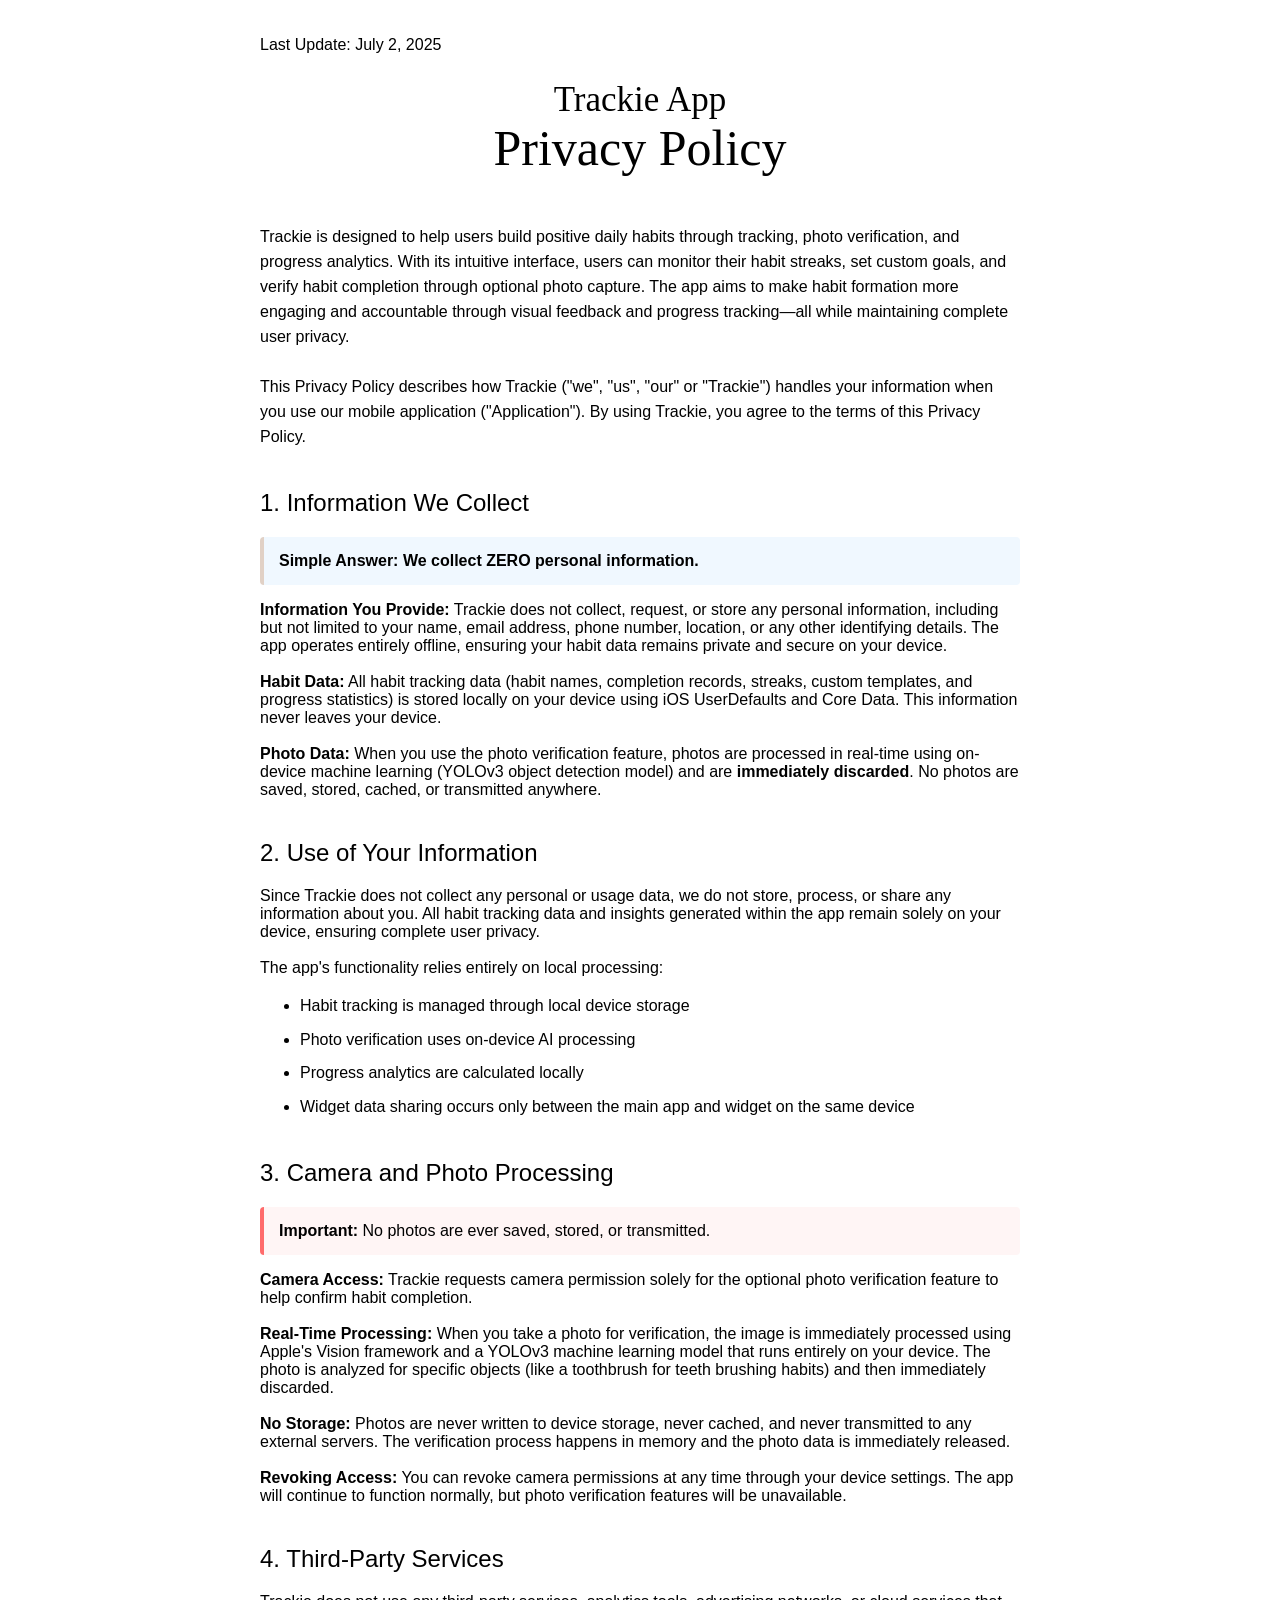
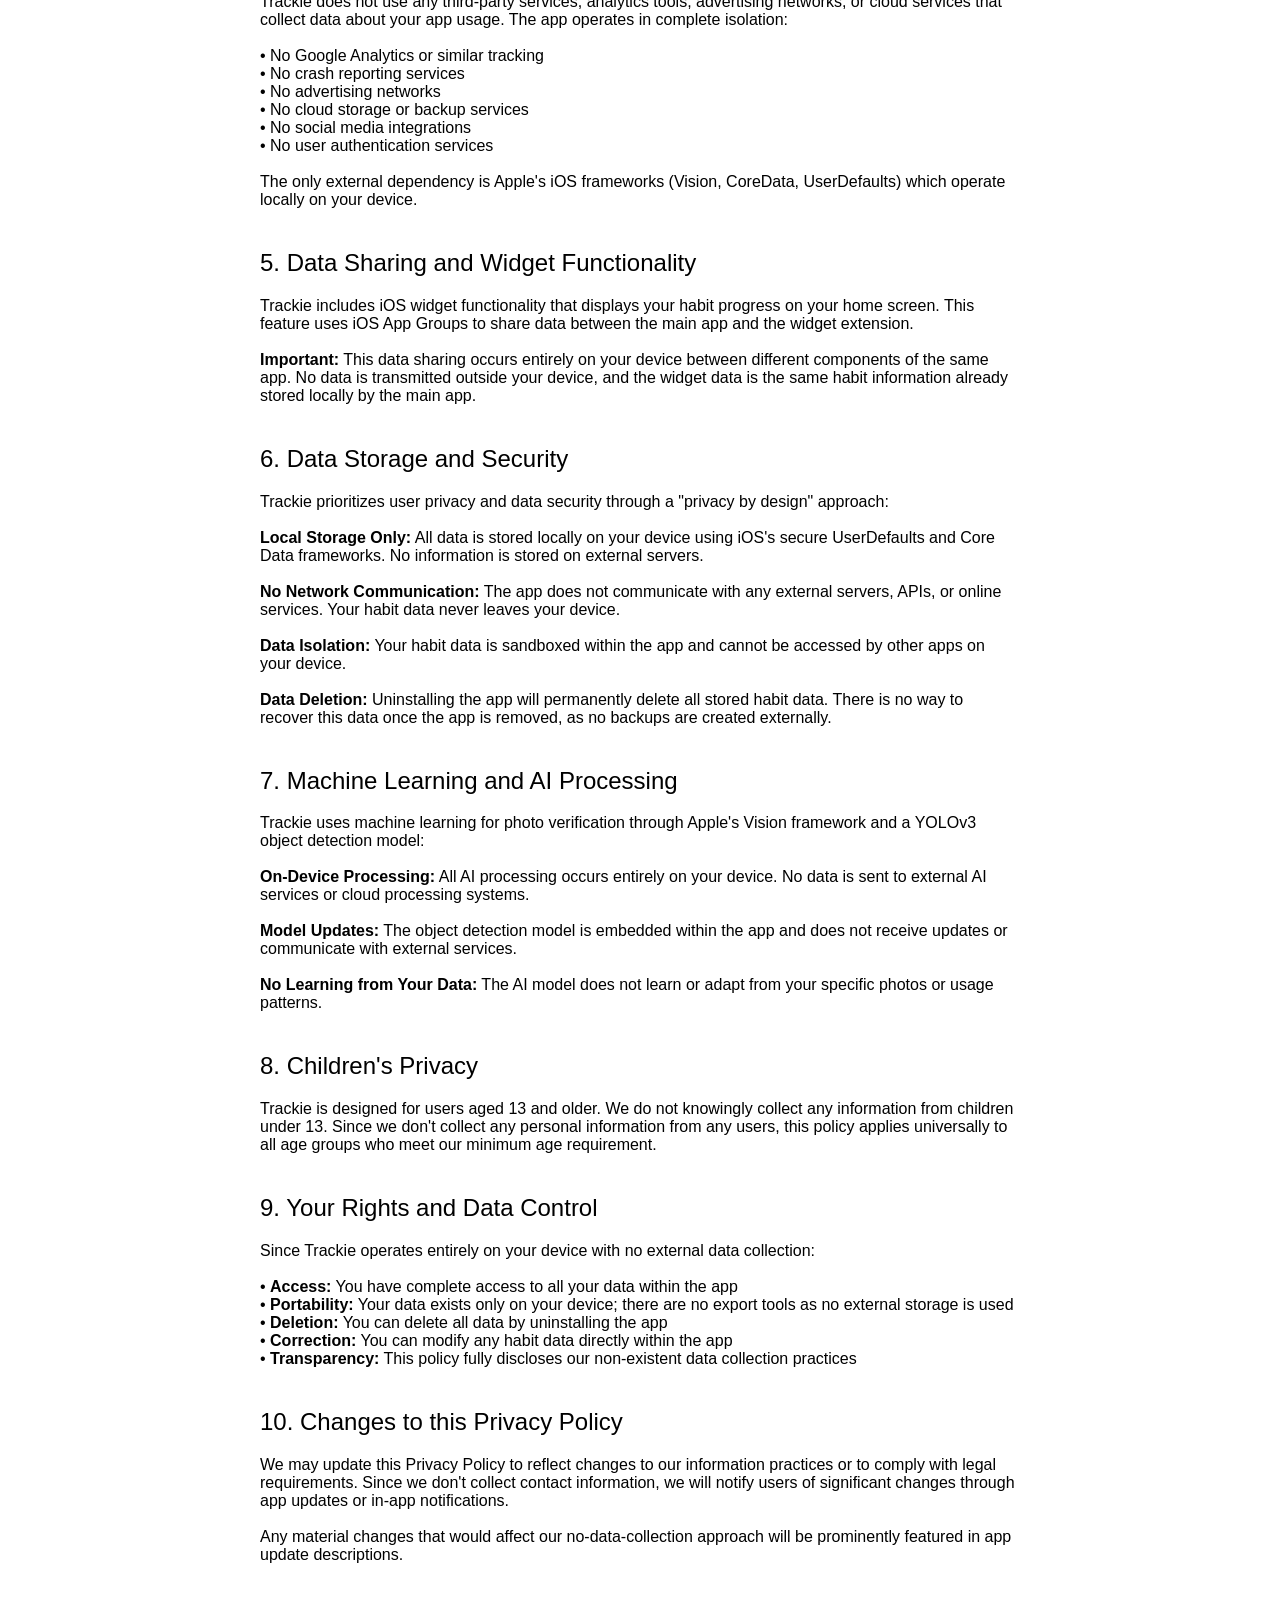
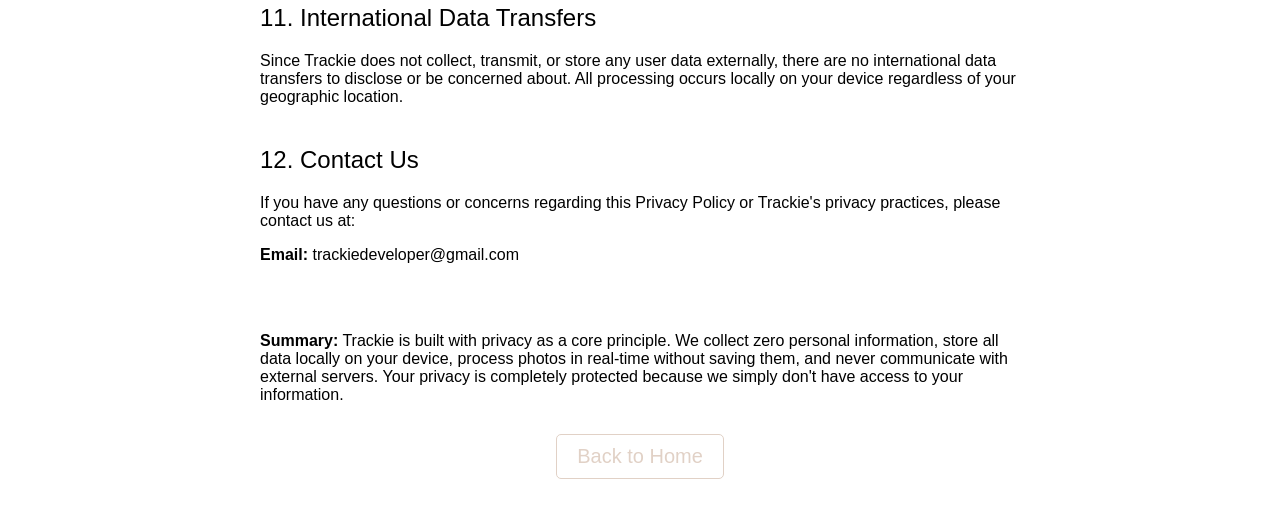
==== privacy-policy.html @ 26a89534 "Add files via upload" ====
<!DOCTYPE html>
<html lang="en">
<head>
    <meta charset="UTF-8">
    <meta name="viewport" content="width=device-width, initial-scale=1.0">
    <title>Privacy Policy - Trackie</title>
    <style>
            body { 
            background-color: #ffffff;
            margin: 0;
            padding: 0;
            display: flex;
            flex-direction: column;
            align-items: center;
            justify-content: center;
            min-height: 120vh;
        }

        .container{
            font-family: sans-serif;
            text-align: start;
            font-weight: 100;
            max-width: 800px;
            width: 90%;
            padding: 20px; 
            box-sizing: border-box;
        }
        
        .container h2{
            font-weight: 300;
            padding-top: 20px;
        }
        
        .title1, .title2{
            font-family:'Times New Roman', Times, serif;
            text-align: center;
            font-weight: 100;
            font-size: 35px;
            line-height: 45px;
        }
        
        .title2{
            font-size: 50px;
            margin-top: -20px;
            padding-bottom: 20px;
        }
        
        .about{
            font-family: sans-serif;
            line-height: 25px;
        }
        
        .homebtn{
            display: block;
            width: fit-content; 
            margin: 30px auto; 
            padding: 10px 20px;
            font-size: 20px;
            text-decoration: none;
            font-weight: 300;
            color: #e1d1c6;
            background-color: #ffffff;
            border-radius: 5px;
            text-align: center;
            border: 1px solid #e1d1c6;
        }

        .homebtn:hover{
            color: black;
            border-color: black;
        }

        .highlight {
            background-color: #f0f8ff;
            padding: 15px;
            border-left: 4px solid #e1d1c6;
            margin: 15px 0;
            border-radius: 4px;
        }

        .warning {
            background-color: #fff5f5;
            padding: 15px;
            border-left: 4px solid #ff6b6b;
            margin: 15px 0;
            border-radius: 4px;
        }

        ul, ol {
            line-height: 1.6;
        }

        li {
            margin-bottom: 8px;
        }

        strong {
            font-weight: 600;
        }
    </style>
</head>
<body>
    <div class="container">
        <p>Last Update: July 2, 2025</p>
        <h1 class="title1">Trackie App</h1>
        <h1 class="title2">Privacy Policy</h1>

        <p class="about">Trackie is designed to help users build positive daily habits through tracking, photo verification, and progress analytics. With its intuitive interface, users can monitor their habit streaks, set custom goals, and verify habit completion through optional photo capture. The app aims to make habit formation more engaging and accountable through visual feedback and progress tracking—all while maintaining complete user privacy. <br><br>
        
        This Privacy Policy describes how Trackie ("we", "us", "our" or "Trackie") handles your information when you use our mobile application ("Application"). By using Trackie, you agree to the terms of this Privacy Policy.</p>
        
        <h2>1. Information We Collect</h2>
        <div class="highlight">
            <strong>Simple Answer: We collect ZERO personal information.</strong>
        </div>
        <p><strong>Information You Provide:</strong> Trackie does not collect, request, or store any personal information, including but not limited to your name, email address, phone number, location, or any other identifying details. The app operates entirely offline, ensuring your habit data remains private and secure on your device.<br><br>

        <strong>Habit Data:</strong> All habit tracking data (habit names, completion records, streaks, custom templates, and progress statistics) is stored locally on your device using iOS UserDefaults and Core Data. This information never leaves your device.<br><br>

        <strong>Photo Data:</strong> When you use the photo verification feature, photos are processed in real-time using on-device machine learning (YOLOv3 object detection model) and are <strong>immediately discarded</strong>. No photos are saved, stored, cached, or transmitted anywhere.</p>

        <h2>2. Use of Your Information</h2>
        <p>Since Trackie does not collect any personal or usage data, we do not store, process, or share any information about you. All habit tracking data and insights generated within the app remain solely on your device, ensuring complete user privacy.<br><br>

        The app's functionality relies entirely on local processing:
        </p>
        <ul>
            <li>Habit tracking is managed through local device storage</li>
            <li>Photo verification uses on-device AI processing</li>
            <li>Progress analytics are calculated locally</li>
            <li>Widget data sharing occurs only between the main app and widget on the same device</li>
        </ul>

        <h2>3. Camera and Photo Processing</h2>
        <div class="warning">
            <strong>Important:</strong> No photos are ever saved, stored, or transmitted.
        </div>
        <p><strong>Camera Access:</strong> Trackie requests camera permission solely for the optional photo verification feature to help confirm habit completion.<br><br>

        <strong>Real-Time Processing:</strong> When you take a photo for verification, the image is immediately processed using Apple's Vision framework and a YOLOv3 machine learning model that runs entirely on your device. The photo is analyzed for specific objects (like a toothbrush for teeth brushing habits) and then immediately discarded.<br><br>

        <strong>No Storage:</strong> Photos are never written to device storage, never cached, and never transmitted to any external servers. The verification process happens in memory and the photo data is immediately released.<br><br>

        <strong>Revoking Access:</strong> You can revoke camera permissions at any time through your device settings. The app will continue to function normally, but photo verification features will be unavailable.</p>

        <h2>4. Third-Party Services</h2>
        <p>Trackie does not use any third-party services, analytics tools, advertising networks, or cloud services that collect data about your app usage. The app operates in complete isolation:<br><br>

        • No Google Analytics or similar tracking<br>
        • No crash reporting services<br>
        • No advertising networks<br>
        • No cloud storage or backup services<br>
        • No social media integrations<br>
        • No user authentication services<br><br>

        The only external dependency is Apple's iOS frameworks (Vision, CoreData, UserDefaults) which operate locally on your device.</p>

        <h2>5. Data Sharing and Widget Functionality</h2>
        <p>Trackie includes iOS widget functionality that displays your habit progress on your home screen. This feature uses iOS App Groups to share data between the main app and the widget extension.<br><br>

        <strong>Important:</strong> This data sharing occurs entirely on your device between different components of the same app. No data is transmitted outside your device, and the widget data is the same habit information already stored locally by the main app.</p>

        <h2>6. Data Storage and Security</h2>
        <p>Trackie prioritizes user privacy and data security through a "privacy by design" approach:<br><br>

        <strong>Local Storage Only:</strong> All data is stored locally on your device using iOS's secure UserDefaults and Core Data frameworks. No information is stored on external servers.<br><br>

        <strong>No Network Communication:</strong> The app does not communicate with any external servers, APIs, or online services. Your habit data never leaves your device.<br><br>

        <strong>Data Isolation:</strong> Your habit data is sandboxed within the app and cannot be accessed by other apps on your device.<br><br>

        <strong>Data Deletion:</strong> Uninstalling the app will permanently delete all stored habit data. There is no way to recover this data once the app is removed, as no backups are created externally.</p>

        <h2>7. Machine Learning and AI Processing</h2>
        <p>Trackie uses machine learning for photo verification through Apple's Vision framework and a YOLOv3 object detection model:<br><br>

        <strong>On-Device Processing:</strong> All AI processing occurs entirely on your device. No data is sent to external AI services or cloud processing systems.<br><br>

        <strong>Model Updates:</strong> The object detection model is embedded within the app and does not receive updates or communicate with external services.<br><br>

        <strong>No Learning from Your Data:</strong> The AI model does not learn or adapt from your specific photos or usage patterns.</p>

        <h2>8. Children's Privacy</h2>
        <p>Trackie is designed for users aged 13 and older. We do not knowingly collect any information from children under 13. Since we don't collect any personal information from any users, this policy applies universally to all age groups who meet our minimum age requirement.</p>

        <h2>9. Your Rights and Data Control</h2>
        <p>Since Trackie operates entirely on your device with no external data collection:<br><br>

        • <strong>Access:</strong> You have complete access to all your data within the app<br>
        • <strong>Portability:</strong> Your data exists only on your device; there are no export tools as no external storage is used<br>
        • <strong>Deletion:</strong> You can delete all data by uninstalling the app<br>
        • <strong>Correction:</strong> You can modify any habit data directly within the app<br>
        • <strong>Transparency:</strong> This policy fully discloses our non-existent data collection practices</p>

        <h2>10. Changes to this Privacy Policy</h2>
        <p>We may update this Privacy Policy to reflect changes to our information practices or to comply with legal requirements. Since we don't collect contact information, we will notify users of significant changes through app updates or in-app notifications.<br><br>

        Any material changes that would affect our no-data-collection approach will be prominently featured in app update descriptions.</p>

        <h2>11. International Data Transfers</h2>
        <p>Since Trackie does not collect, transmit, or store any user data externally, there are no international data transfers to disclose or be concerned about. All processing occurs locally on your device regardless of your geographic location.</p>

        <h2>12. Contact Us</h2>
        <p>If you have any questions or concerns regarding this Privacy Policy or Trackie's privacy practices, please contact us at:</p>
        <p><strong>Email:</strong> trackiedeveloper@gmail.com</p>
        
        <br><br>
        <p><strong>Summary:</strong> Trackie is built with privacy as a core principle. We collect zero personal information, store all data locally on your device, process photos in real-time without saving them, and never communicate with external servers. Your privacy is completely protected because we simply don't have access to your information.</p>

        <a href="index.html" class="homebtn">Back to Home</a>
        
    </div>
</body>
</html>
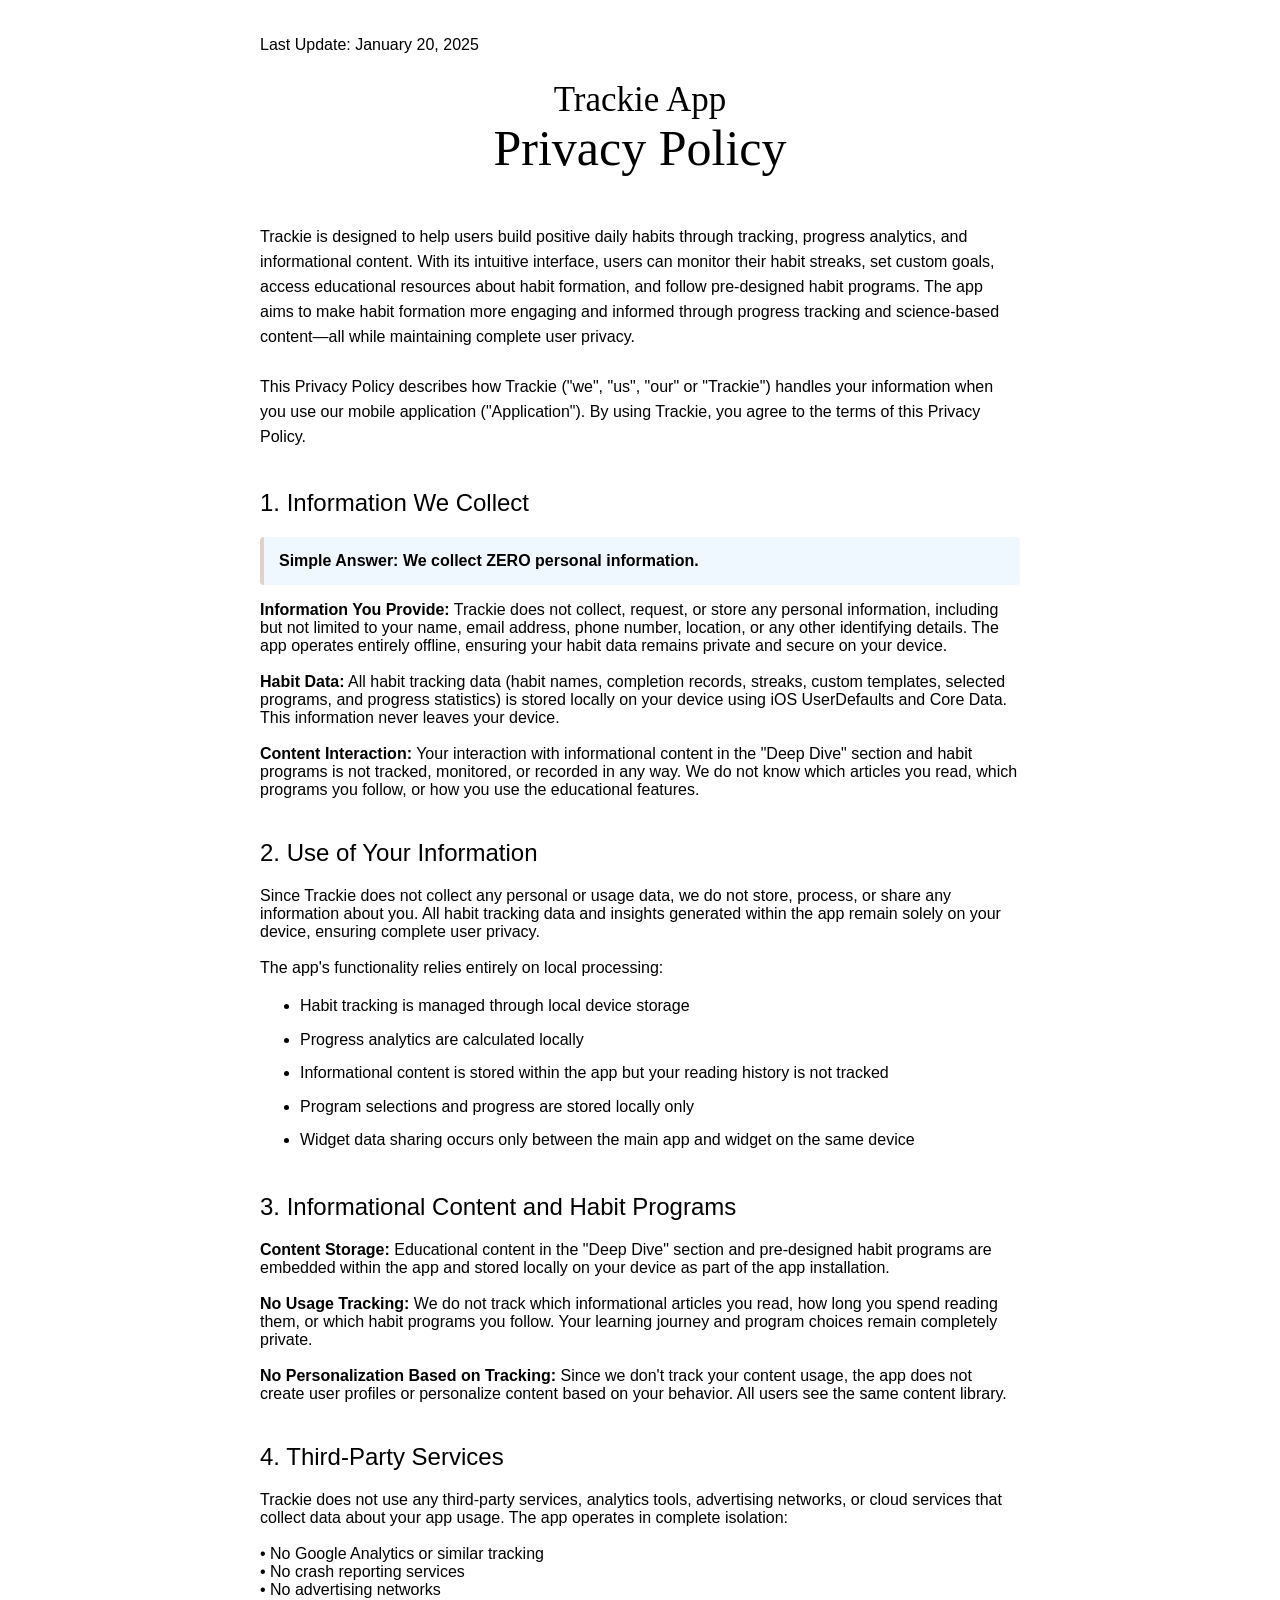
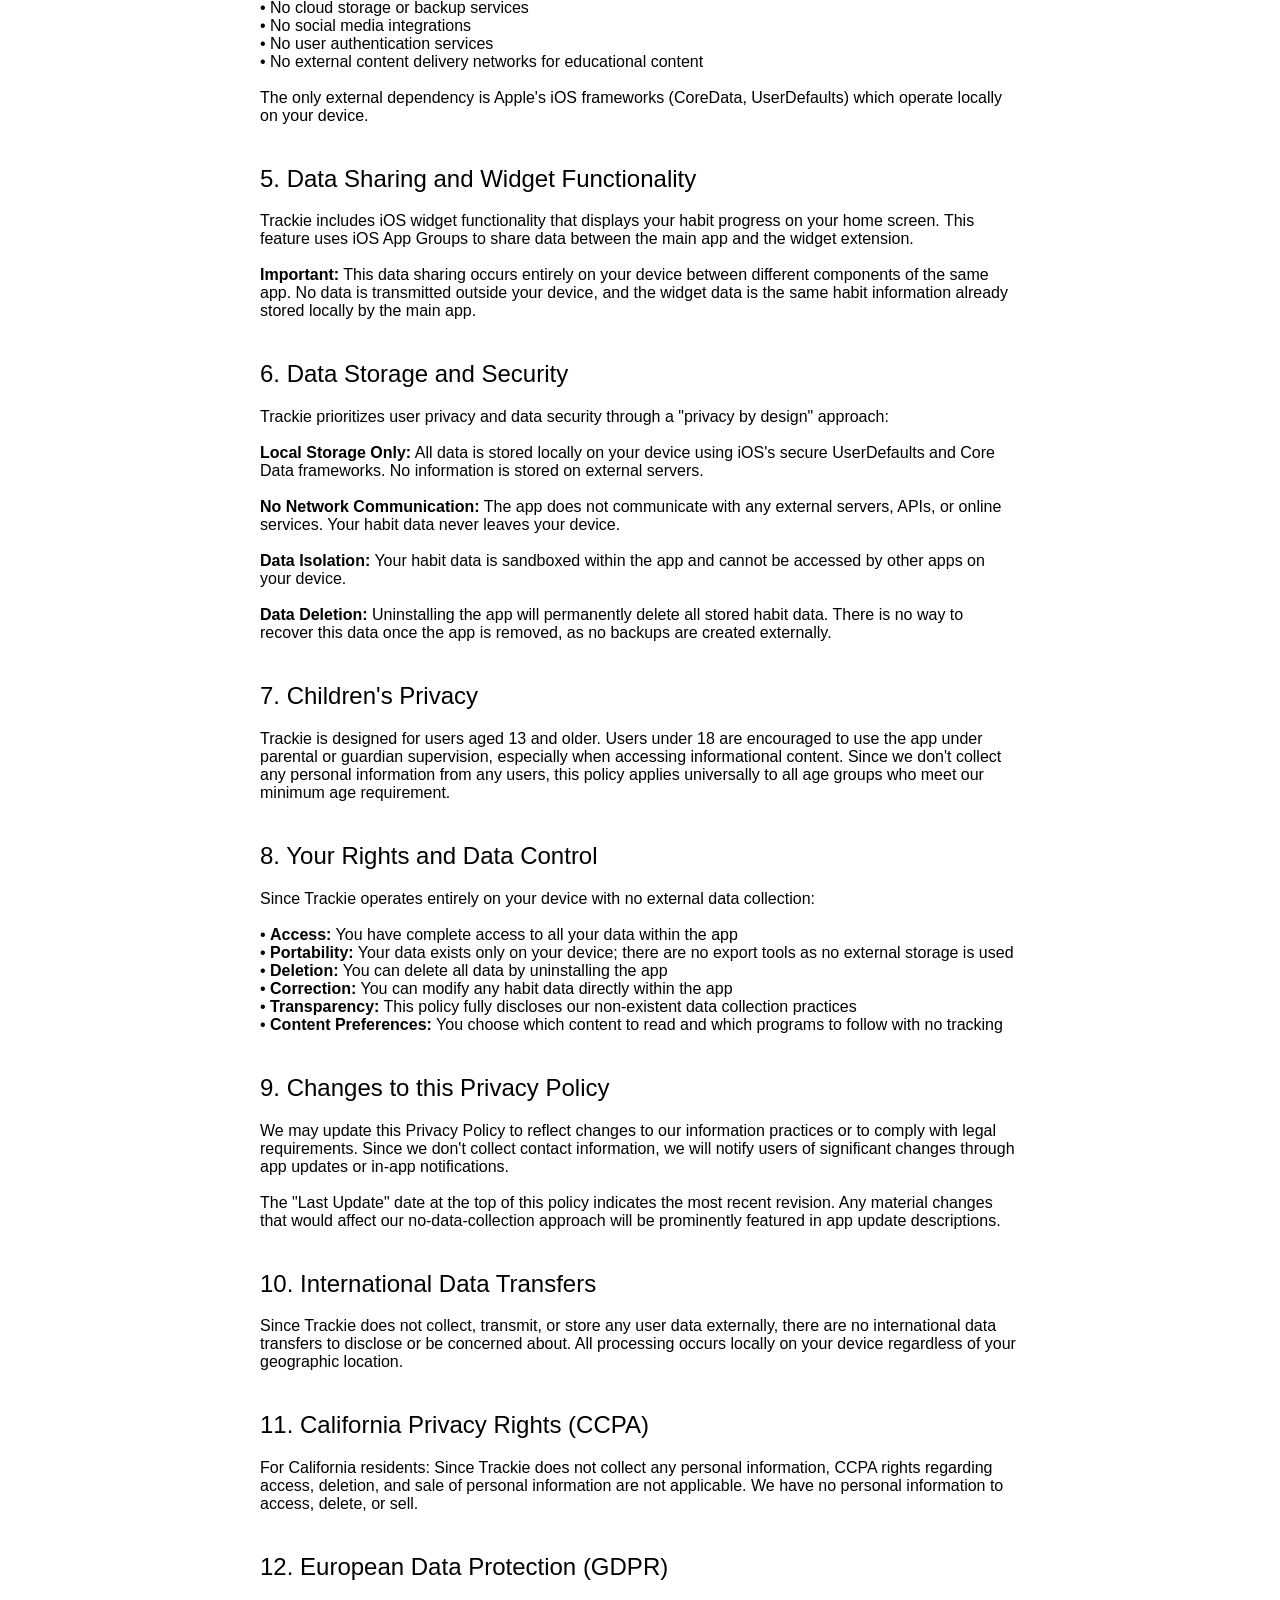
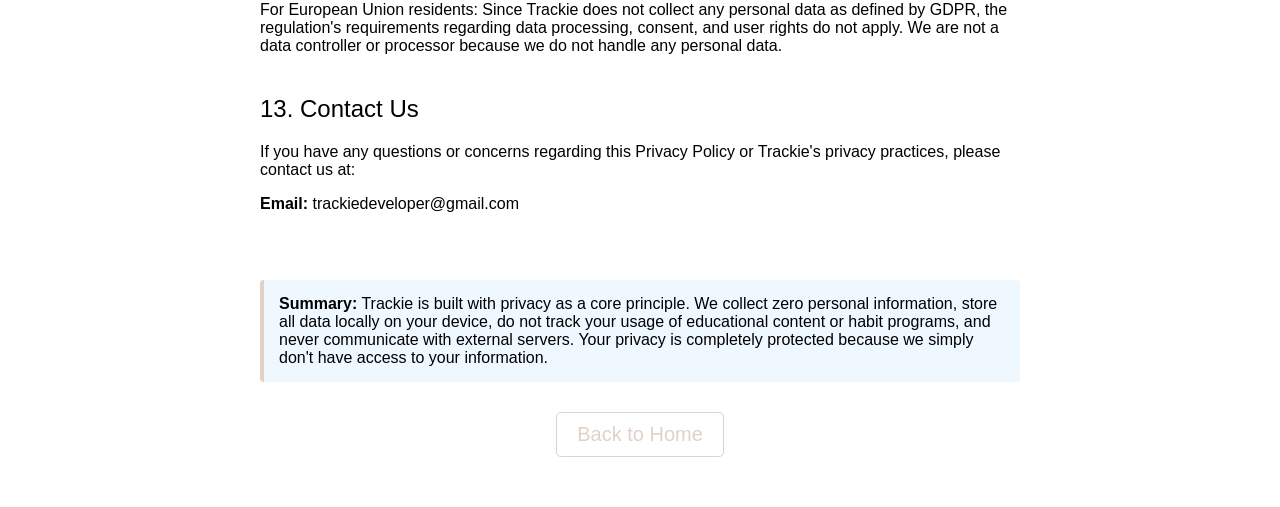
==== commit 0b5011ca: "Update privacy-policy.html" ====
--- a/privacy-policy.html
+++ b/privacy-policy.html
@@ -5,7 +5,7 @@
     <meta name="viewport" content="width=device-width, initial-scale=1.0">
     <title>Privacy Policy - Trackie</title>
     <style>
-            body { 
+        body { 
             background-color: #ffffff;
             margin: 0;
             padding: 0;
@@ -101,11 +101,11 @@
 </head>
 <body>
     <div class="container">
-        <p>Last Update: July 2, 2025</p>
+        <p>Last Update: January 20, 2025</p>
         <h1 class="title1">Trackie App</h1>
         <h1 class="title2">Privacy Policy</h1>
 
-        <p class="about">Trackie is designed to help users build positive daily habits through tracking, photo verification, and progress analytics. With its intuitive interface, users can monitor their habit streaks, set custom goals, and verify habit completion through optional photo capture. The app aims to make habit formation more engaging and accountable through visual feedback and progress tracking—all while maintaining complete user privacy. <br><br>
+        <p class="about">Trackie is designed to help users build positive daily habits through tracking, progress analytics, and informational content. With its intuitive interface, users can monitor their habit streaks, set custom goals, access educational resources about habit formation, and follow pre-designed habit programs. The app aims to make habit formation more engaging and informed through progress tracking and science-based content—all while maintaining complete user privacy. <br><br>
         
         This Privacy Policy describes how Trackie ("we", "us", "our" or "Trackie") handles your information when you use our mobile application ("Application"). By using Trackie, you agree to the terms of this Privacy Policy.</p>
         
@@ -115,9 +115,9 @@
         </div>
         <p><strong>Information You Provide:</strong> Trackie does not collect, request, or store any personal information, including but not limited to your name, email address, phone number, location, or any other identifying details. The app operates entirely offline, ensuring your habit data remains private and secure on your device.<br><br>
 
-        <strong>Habit Data:</strong> All habit tracking data (habit names, completion records, streaks, custom templates, and progress statistics) is stored locally on your device using iOS UserDefaults and Core Data. This information never leaves your device.<br><br>
-
-        <strong>Photo Data:</strong> When you use the photo verification feature, photos are processed in real-time using on-device machine learning (YOLOv3 object detection model) and are <strong>immediately discarded</strong>. No photos are saved, stored, cached, or transmitted anywhere.</p>
+        <strong>Habit Data:</strong> All habit tracking data (habit names, completion records, streaks, custom templates, selected programs, and progress statistics) is stored locally on your device using iOS UserDefaults and Core Data. This information never leaves your device.<br><br>
+
+        <strong>Content Interaction:</strong> Your interaction with informational content in the "Deep Dive" section and habit programs is not tracked, monitored, or recorded in any way. We do not know which articles you read, which programs you follow, or how you use the educational features.</p>
 
         <h2>2. Use of Your Information</h2>
         <p>Since Trackie does not collect any personal or usage data, we do not store, process, or share any information about you. All habit tracking data and insights generated within the app remain solely on your device, ensuring complete user privacy.<br><br>
@@ -126,22 +126,18 @@
         </p>
         <ul>
             <li>Habit tracking is managed through local device storage</li>
-            <li>Photo verification uses on-device AI processing</li>
             <li>Progress analytics are calculated locally</li>
+            <li>Informational content is stored within the app but your reading history is not tracked</li>
+            <li>Program selections and progress are stored locally only</li>
             <li>Widget data sharing occurs only between the main app and widget on the same device</li>
         </ul>
 
-        <h2>3. Camera and Photo Processing</h2>
-        <div class="warning">
-            <strong>Important:</strong> No photos are ever saved, stored, or transmitted.
-        </div>
-        <p><strong>Camera Access:</strong> Trackie requests camera permission solely for the optional photo verification feature to help confirm habit completion.<br><br>
-
-        <strong>Real-Time Processing:</strong> When you take a photo for verification, the image is immediately processed using Apple's Vision framework and a YOLOv3 machine learning model that runs entirely on your device. The photo is analyzed for specific objects (like a toothbrush for teeth brushing habits) and then immediately discarded.<br><br>
-
-        <strong>No Storage:</strong> Photos are never written to device storage, never cached, and never transmitted to any external servers. The verification process happens in memory and the photo data is immediately released.<br><br>
-
-        <strong>Revoking Access:</strong> You can revoke camera permissions at any time through your device settings. The app will continue to function normally, but photo verification features will be unavailable.</p>
+        <h2>3. Informational Content and Habit Programs</h2>
+        <p><strong>Content Storage:</strong> Educational content in the "Deep Dive" section and pre-designed habit programs are embedded within the app and stored locally on your device as part of the app installation.<br><br>
+
+        <strong>No Usage Tracking:</strong> We do not track which informational articles you read, how long you spend reading them, or which habit programs you follow. Your learning journey and program choices remain completely private.<br><br>
+
+        <strong>No Personalization Based on Tracking:</strong> Since we don't track your content usage, the app does not create user profiles or personalize content based on your behavior. All users see the same content library.</p>
 
         <h2>4. Third-Party Services</h2>
         <p>Trackie does not use any third-party services, analytics tools, advertising networks, or cloud services that collect data about your app usage. The app operates in complete isolation:<br><br>
@@ -151,9 +147,10 @@
         • No advertising networks<br>
         • No cloud storage or backup services<br>
         • No social media integrations<br>
-        • No user authentication services<br><br>
-
-        The only external dependency is Apple's iOS frameworks (Vision, CoreData, UserDefaults) which operate locally on your device.</p>
+        • No user authentication services<br>
+        • No external content delivery networks for educational content<br><br>
+
+        The only external dependency is Apple's iOS frameworks (CoreData, UserDefaults) which operate locally on your device.</p>
 
         <h2>5. Data Sharing and Widget Functionality</h2>
         <p>Trackie includes iOS widget functionality that displays your habit progress on your home screen. This feature uses iOS App Groups to share data between the main app and the widget extension.<br><br>
@@ -171,44 +168,44 @@
 
         <strong>Data Deletion:</strong> Uninstalling the app will permanently delete all stored habit data. There is no way to recover this data once the app is removed, as no backups are created externally.</p>
 
-        <h2>7. Machine Learning and AI Processing</h2>
-        <p>Trackie uses machine learning for photo verification through Apple's Vision framework and a YOLOv3 object detection model:<br><br>
-
-        <strong>On-Device Processing:</strong> All AI processing occurs entirely on your device. No data is sent to external AI services or cloud processing systems.<br><br>
-
-        <strong>Model Updates:</strong> The object detection model is embedded within the app and does not receive updates or communicate with external services.<br><br>
-
-        <strong>No Learning from Your Data:</strong> The AI model does not learn or adapt from your specific photos or usage patterns.</p>
-
-        <h2>8. Children's Privacy</h2>
-        <p>Trackie is designed for users aged 13 and older. We do not knowingly collect any information from children under 13. Since we don't collect any personal information from any users, this policy applies universally to all age groups who meet our minimum age requirement.</p>
-
-        <h2>9. Your Rights and Data Control</h2>
+        <h2>7. Children's Privacy</h2>
+        <p>Trackie is designed for users aged 13 and older. Users under 18 are encouraged to use the app under parental or guardian supervision, especially when accessing informational content. Since we don't collect any personal information from any users, this policy applies universally to all age groups who meet our minimum age requirement.</p>
+
+        <h2>8. Your Rights and Data Control</h2>
         <p>Since Trackie operates entirely on your device with no external data collection:<br><br>
 
         • <strong>Access:</strong> You have complete access to all your data within the app<br>
         • <strong>Portability:</strong> Your data exists only on your device; there are no export tools as no external storage is used<br>
         • <strong>Deletion:</strong> You can delete all data by uninstalling the app<br>
         • <strong>Correction:</strong> You can modify any habit data directly within the app<br>
-        • <strong>Transparency:</strong> This policy fully discloses our non-existent data collection practices</p>
-
-        <h2>10. Changes to this Privacy Policy</h2>
+        • <strong>Transparency:</strong> This policy fully discloses our non-existent data collection practices<br>
+        • <strong>Content Preferences:</strong> You choose which content to read and which programs to follow with no tracking</p>
+
+        <h2>9. Changes to this Privacy Policy</h2>
         <p>We may update this Privacy Policy to reflect changes to our information practices or to comply with legal requirements. Since we don't collect contact information, we will notify users of significant changes through app updates or in-app notifications.<br><br>
 
-        Any material changes that would affect our no-data-collection approach will be prominently featured in app update descriptions.</p>
-
-        <h2>11. International Data Transfers</h2>
+        The "Last Update" date at the top of this policy indicates the most recent revision. Any material changes that would affect our no-data-collection approach will be prominently featured in app update descriptions.</p>
+
+        <h2>10. International Data Transfers</h2>
         <p>Since Trackie does not collect, transmit, or store any user data externally, there are no international data transfers to disclose or be concerned about. All processing occurs locally on your device regardless of your geographic location.</p>
 
-        <h2>12. Contact Us</h2>
+        <h2>11. California Privacy Rights (CCPA)</h2>
+        <p>For California residents: Since Trackie does not collect any personal information, CCPA rights regarding access, deletion, and sale of personal information are not applicable. We have no personal information to access, delete, or sell.</p>
+
+        <h2>12. European Data Protection (GDPR)</h2>
+        <p>For European Union residents: Since Trackie does not collect any personal data as defined by GDPR, the regulation's requirements regarding data processing, consent, and user rights do not apply. We are not a data controller or processor because we do not handle any personal data.</p>
+
+        <h2>13. Contact Us</h2>
         <p>If you have any questions or concerns regarding this Privacy Policy or Trackie's privacy practices, please contact us at:</p>
         <p><strong>Email:</strong> trackiedeveloper@gmail.com</p>
         
         <br><br>
-        <p><strong>Summary:</strong> Trackie is built with privacy as a core principle. We collect zero personal information, store all data locally on your device, process photos in real-time without saving them, and never communicate with external servers. Your privacy is completely protected because we simply don't have access to your information.</p>
+        <div class="highlight">
+            <strong>Summary:</strong> Trackie is built with privacy as a core principle. We collect zero personal information, store all data locally on your device, do not track your usage of educational content or habit programs, and never communicate with external servers. Your privacy is completely protected because we simply don't have access to your information.
+        </div>
 
         <a href="index.html" class="homebtn">Back to Home</a>
         
     </div>
 </body>
-</html>+</html>
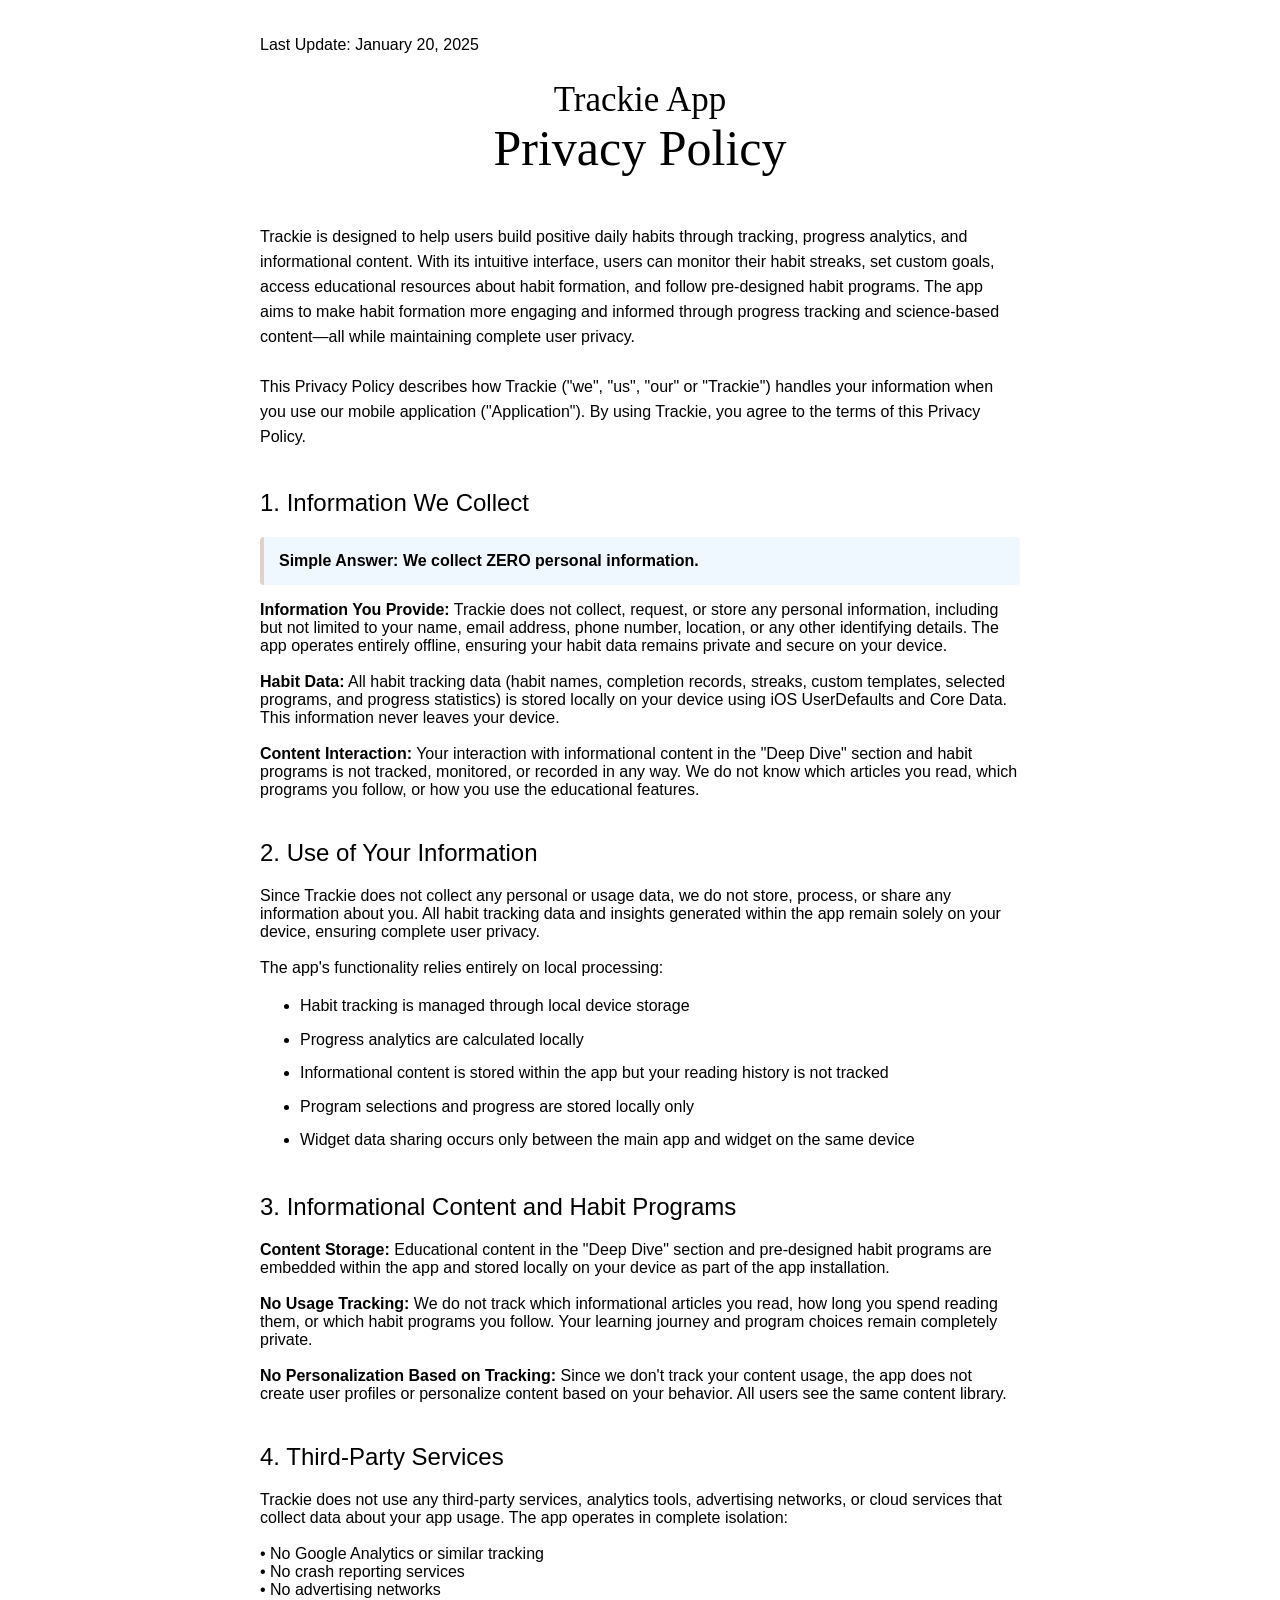
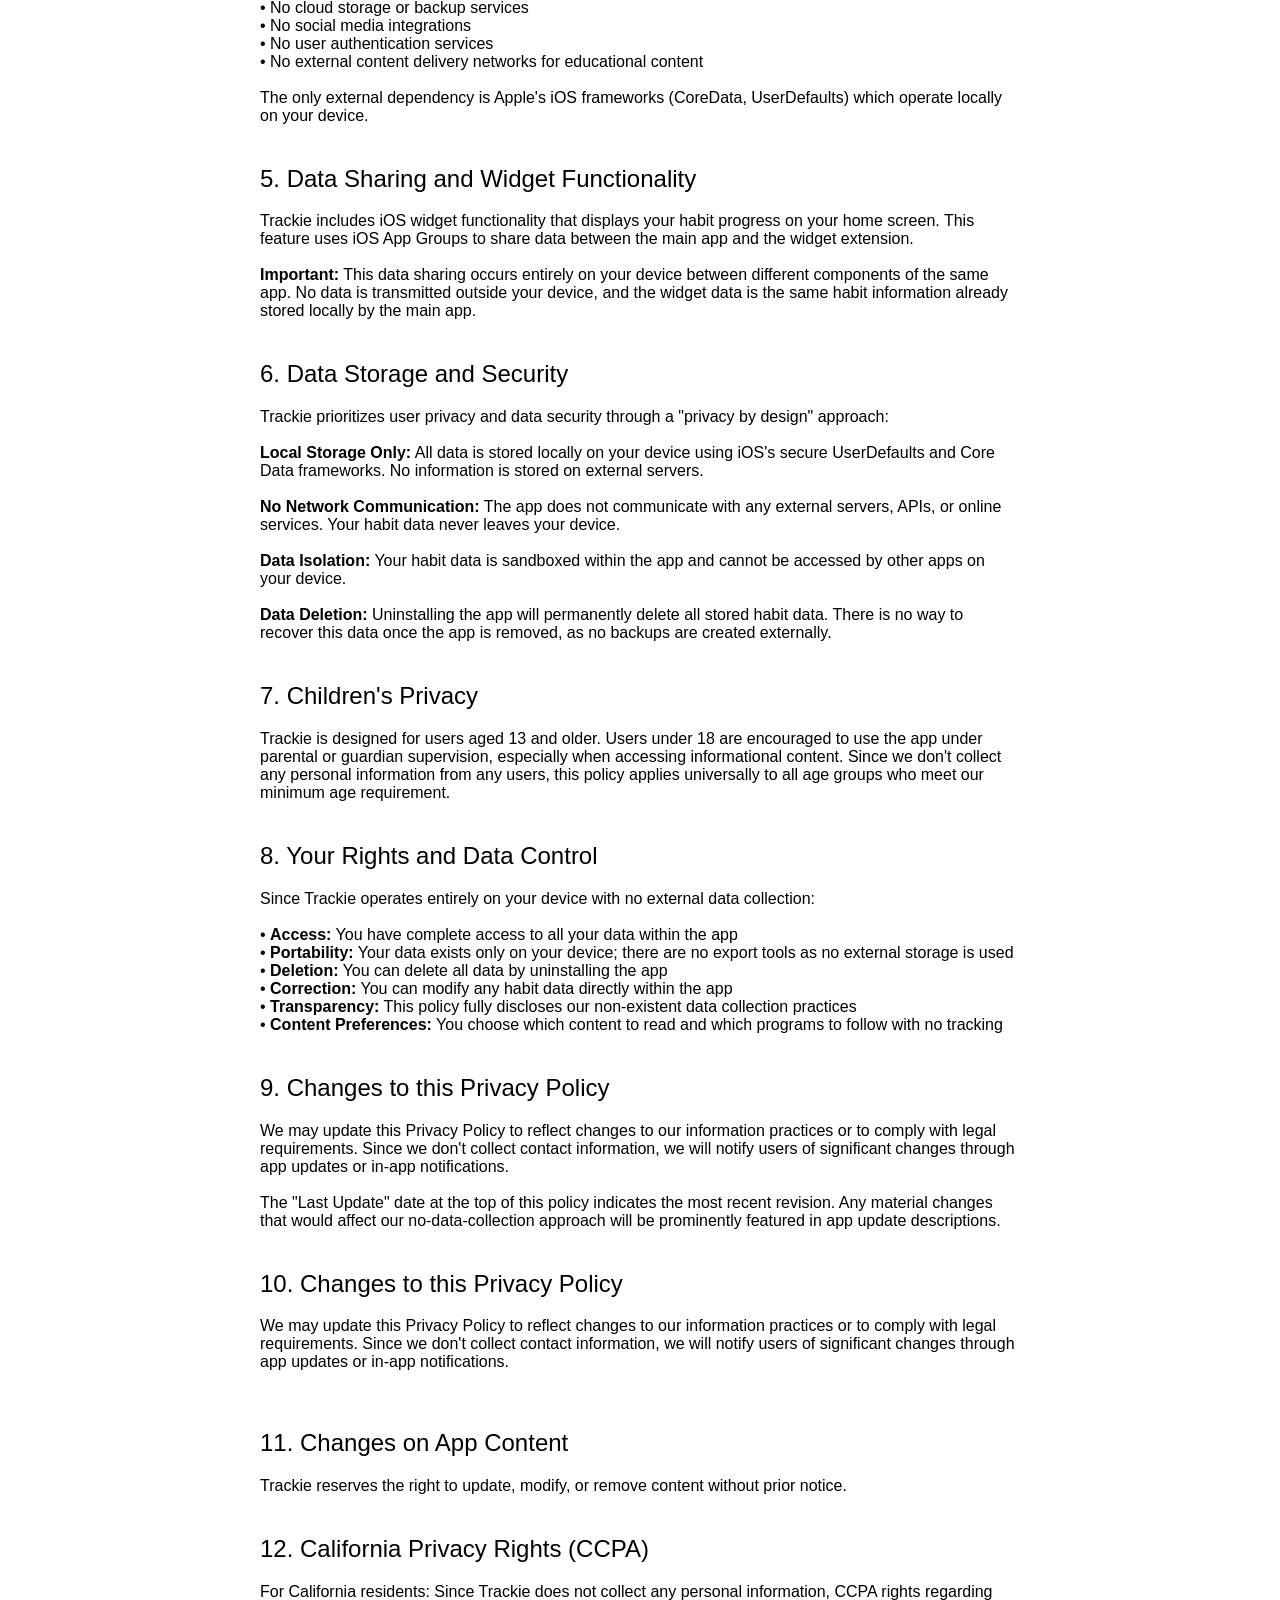
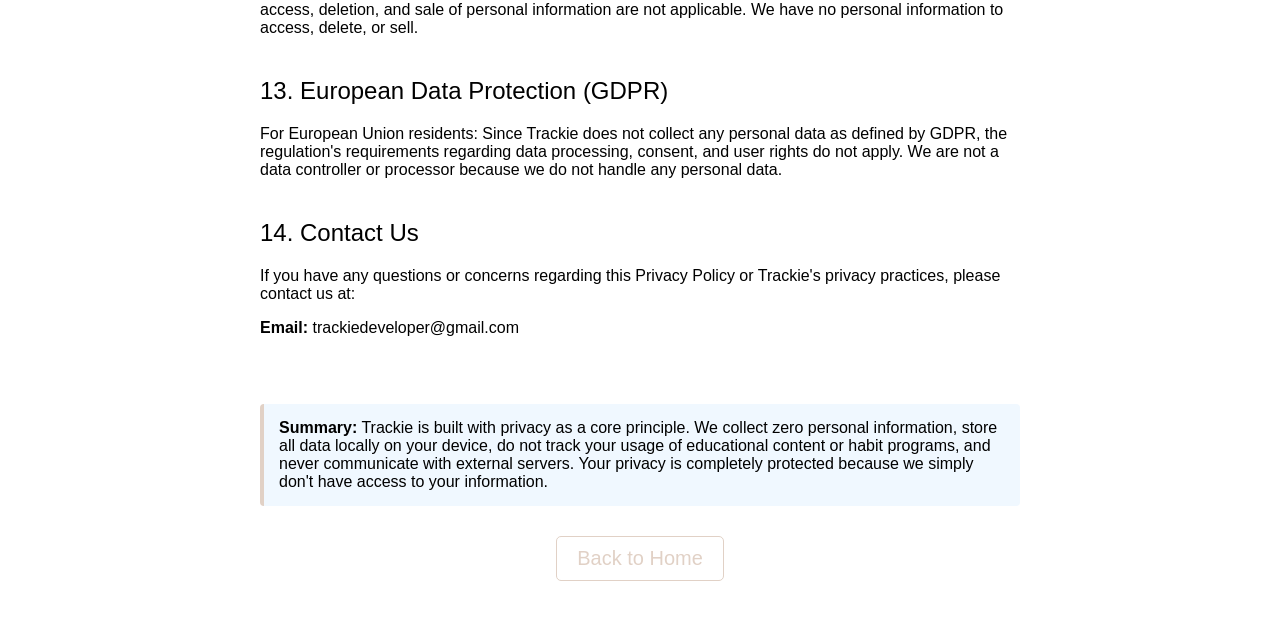
==== commit 3e50f045: "Update privacy-policy.html" ====
--- a/privacy-policy.html
+++ b/privacy-policy.html
@@ -183,19 +183,22 @@
 
         <h2>9. Changes to this Privacy Policy</h2>
         <p>We may update this Privacy Policy to reflect changes to our information practices or to comply with legal requirements. Since we don't collect contact information, we will notify users of significant changes through app updates or in-app notifications.<br><br>
-
+           
         The "Last Update" date at the top of this policy indicates the most recent revision. Any material changes that would affect our no-data-collection approach will be prominently featured in app update descriptions.</p>
 
-        <h2>10. International Data Transfers</h2>
-        <p>Since Trackie does not collect, transmit, or store any user data externally, there are no international data transfers to disclose or be concerned about. All processing occurs locally on your device regardless of your geographic location.</p>
-
-        <h2>11. California Privacy Rights (CCPA)</h2>
+        <h2>10. Changes to this Privacy Policy</h2>
+        <p>We may update this Privacy Policy to reflect changes to our information practices or to comply with legal requirements. Since we don't collect contact information, we will notify users of significant changes through app updates or in-app notifications.<br><br>
+         
+        <h2>11. Changes on App Content</h2>
+        <p>Trackie reserves the right to update, modify, or remove content without prior notice.</p>
+
+        <h2>12. California Privacy Rights (CCPA)</h2>
         <p>For California residents: Since Trackie does not collect any personal information, CCPA rights regarding access, deletion, and sale of personal information are not applicable. We have no personal information to access, delete, or sell.</p>
 
-        <h2>12. European Data Protection (GDPR)</h2>
+        <h2>13. European Data Protection (GDPR)</h2>
         <p>For European Union residents: Since Trackie does not collect any personal data as defined by GDPR, the regulation's requirements regarding data processing, consent, and user rights do not apply. We are not a data controller or processor because we do not handle any personal data.</p>
 
-        <h2>13. Contact Us</h2>
+        <h2>14. Contact Us</h2>
         <p>If you have any questions or concerns regarding this Privacy Policy or Trackie's privacy practices, please contact us at:</p>
         <p><strong>Email:</strong> trackiedeveloper@gmail.com</p>
         
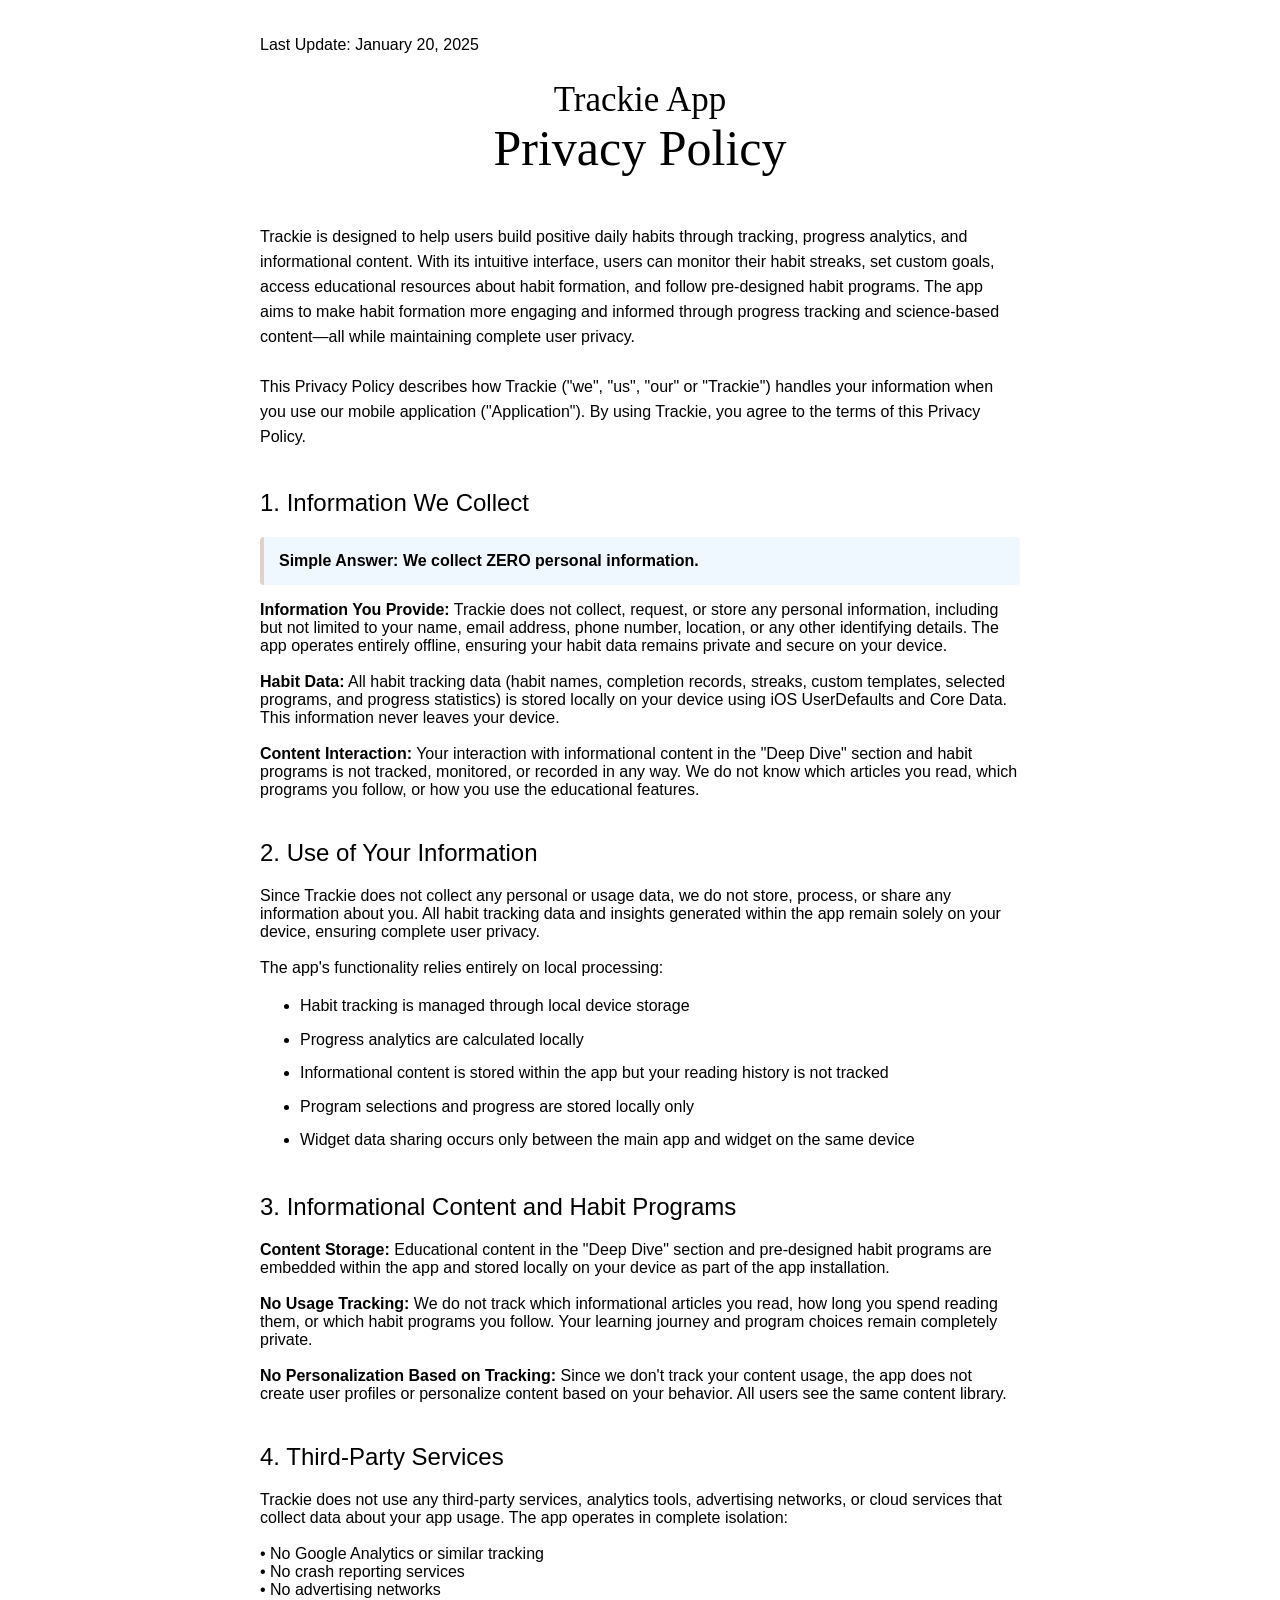
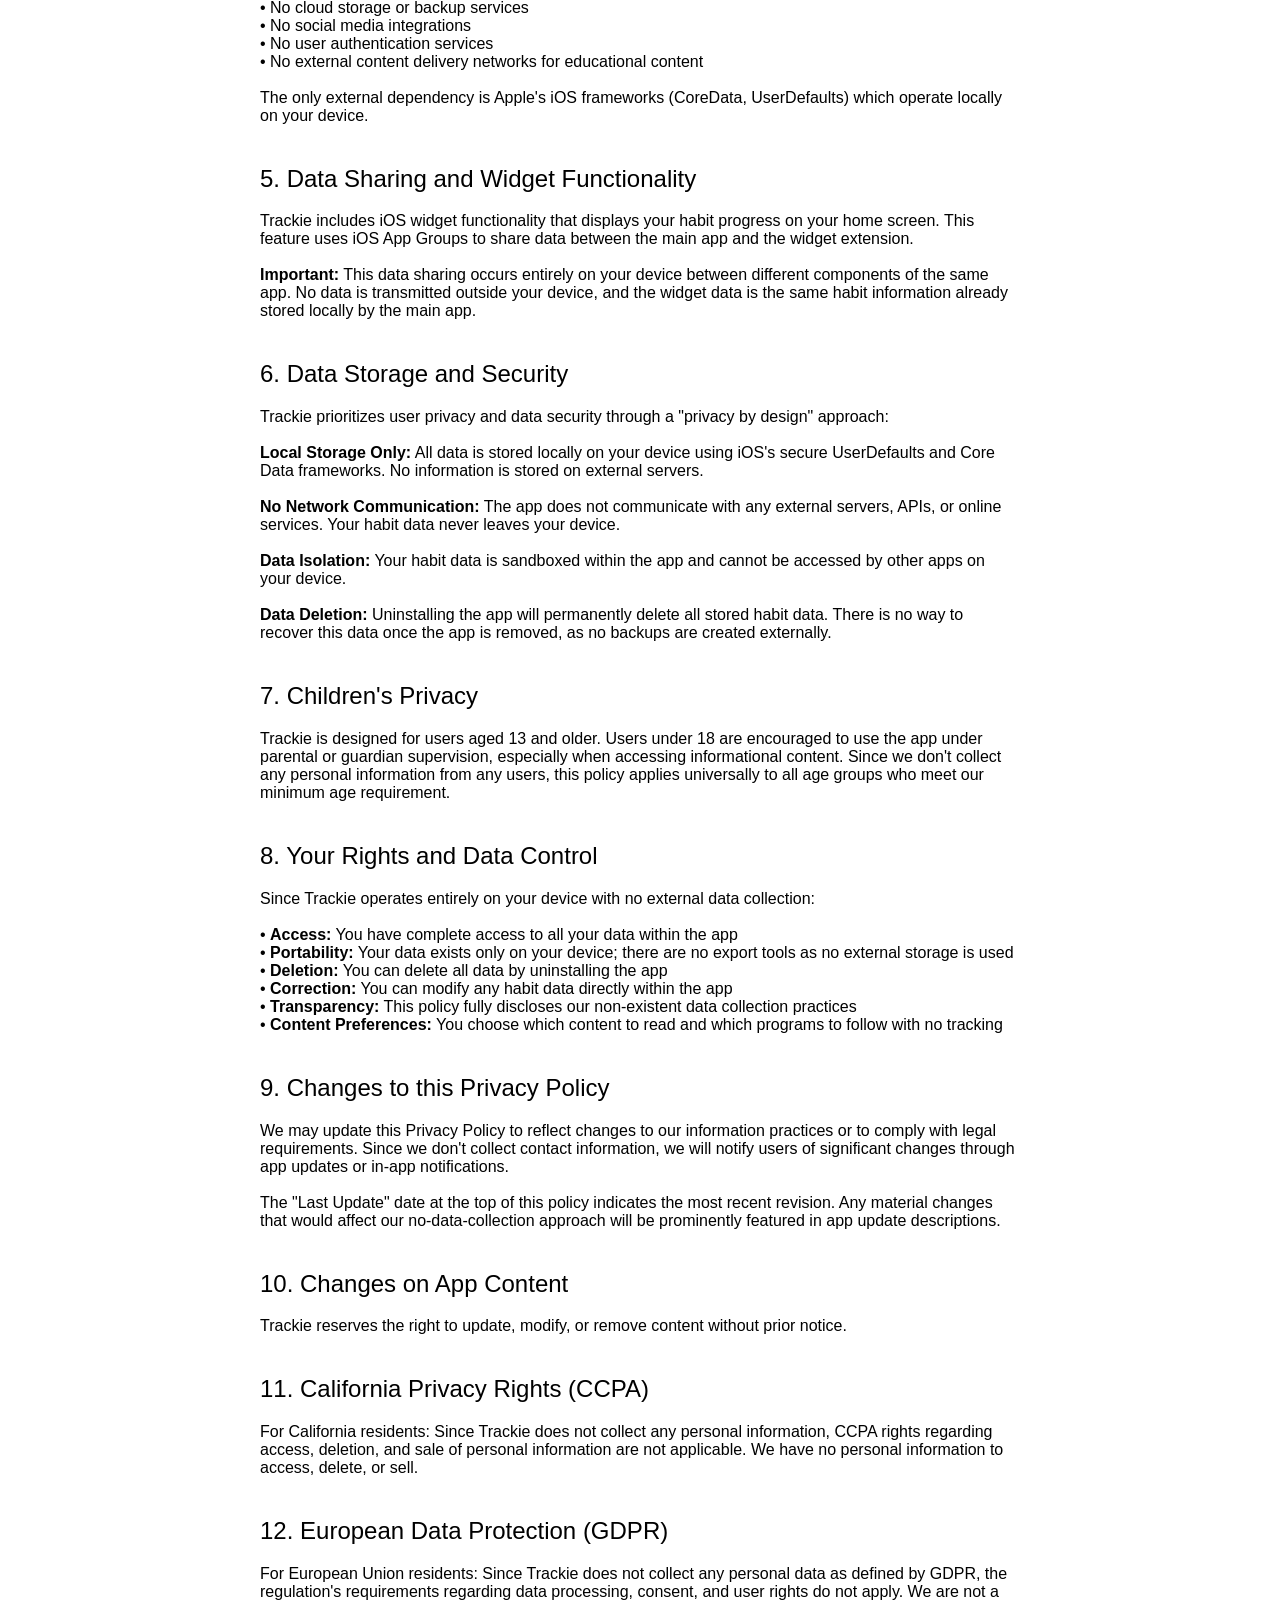
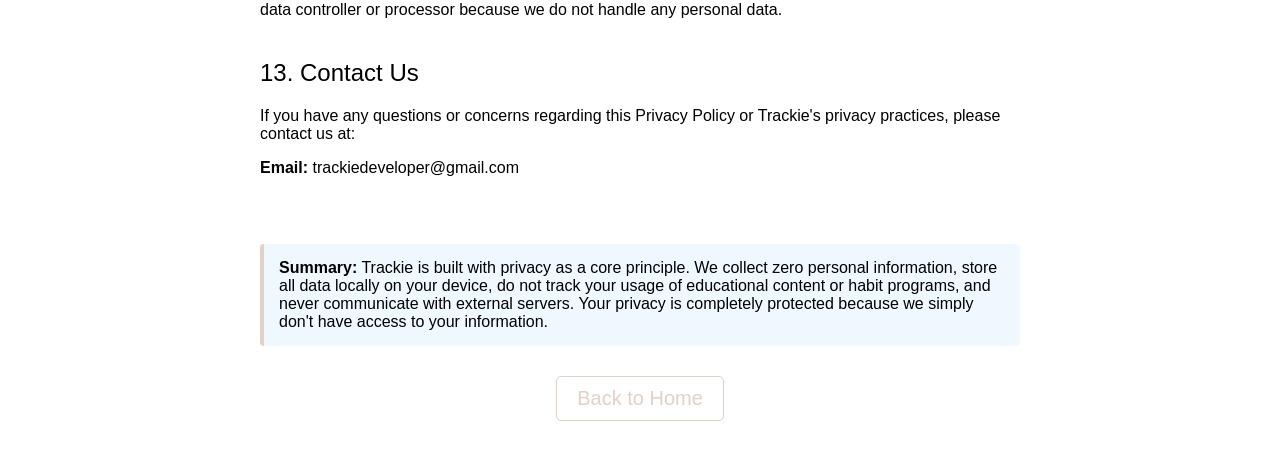
==== commit 5503b709: "Update privacy-policy.html" ====
--- a/privacy-policy.html
+++ b/privacy-policy.html
@@ -185,20 +185,17 @@
         <p>We may update this Privacy Policy to reflect changes to our information practices or to comply with legal requirements. Since we don't collect contact information, we will notify users of significant changes through app updates or in-app notifications.<br><br>
            
         The "Last Update" date at the top of this policy indicates the most recent revision. Any material changes that would affect our no-data-collection approach will be prominently featured in app update descriptions.</p>
-
-        <h2>10. Changes to this Privacy Policy</h2>
-        <p>We may update this Privacy Policy to reflect changes to our information practices or to comply with legal requirements. Since we don't collect contact information, we will notify users of significant changes through app updates or in-app notifications.<br><br>
-         
-        <h2>11. Changes on App Content</h2>
+ 
+        <h2>10. Changes on App Content</h2>
         <p>Trackie reserves the right to update, modify, or remove content without prior notice.</p>
 
-        <h2>12. California Privacy Rights (CCPA)</h2>
+        <h2>11. California Privacy Rights (CCPA)</h2>
         <p>For California residents: Since Trackie does not collect any personal information, CCPA rights regarding access, deletion, and sale of personal information are not applicable. We have no personal information to access, delete, or sell.</p>
 
-        <h2>13. European Data Protection (GDPR)</h2>
+        <h2>12. European Data Protection (GDPR)</h2>
         <p>For European Union residents: Since Trackie does not collect any personal data as defined by GDPR, the regulation's requirements regarding data processing, consent, and user rights do not apply. We are not a data controller or processor because we do not handle any personal data.</p>
 
-        <h2>14. Contact Us</h2>
+        <h2>13. Contact Us</h2>
         <p>If you have any questions or concerns regarding this Privacy Policy or Trackie's privacy practices, please contact us at:</p>
         <p><strong>Email:</strong> trackiedeveloper@gmail.com</p>
         
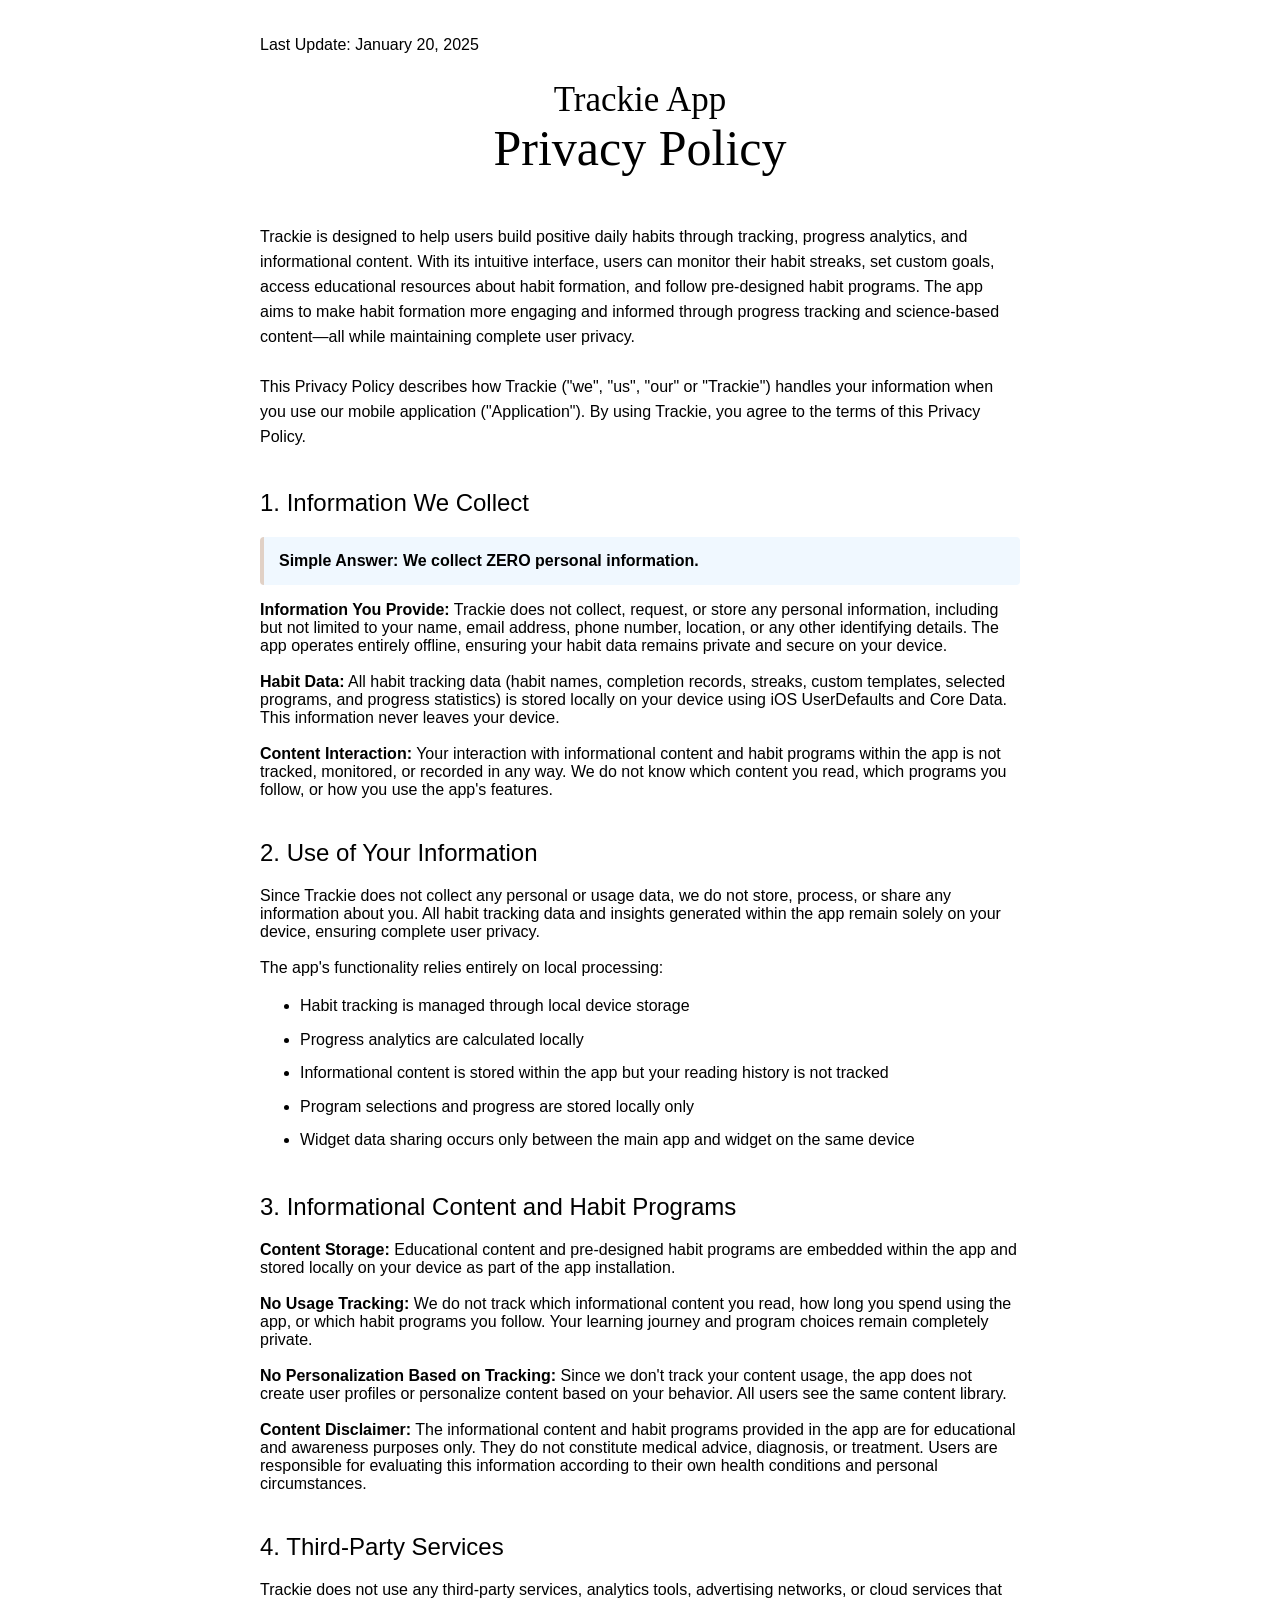
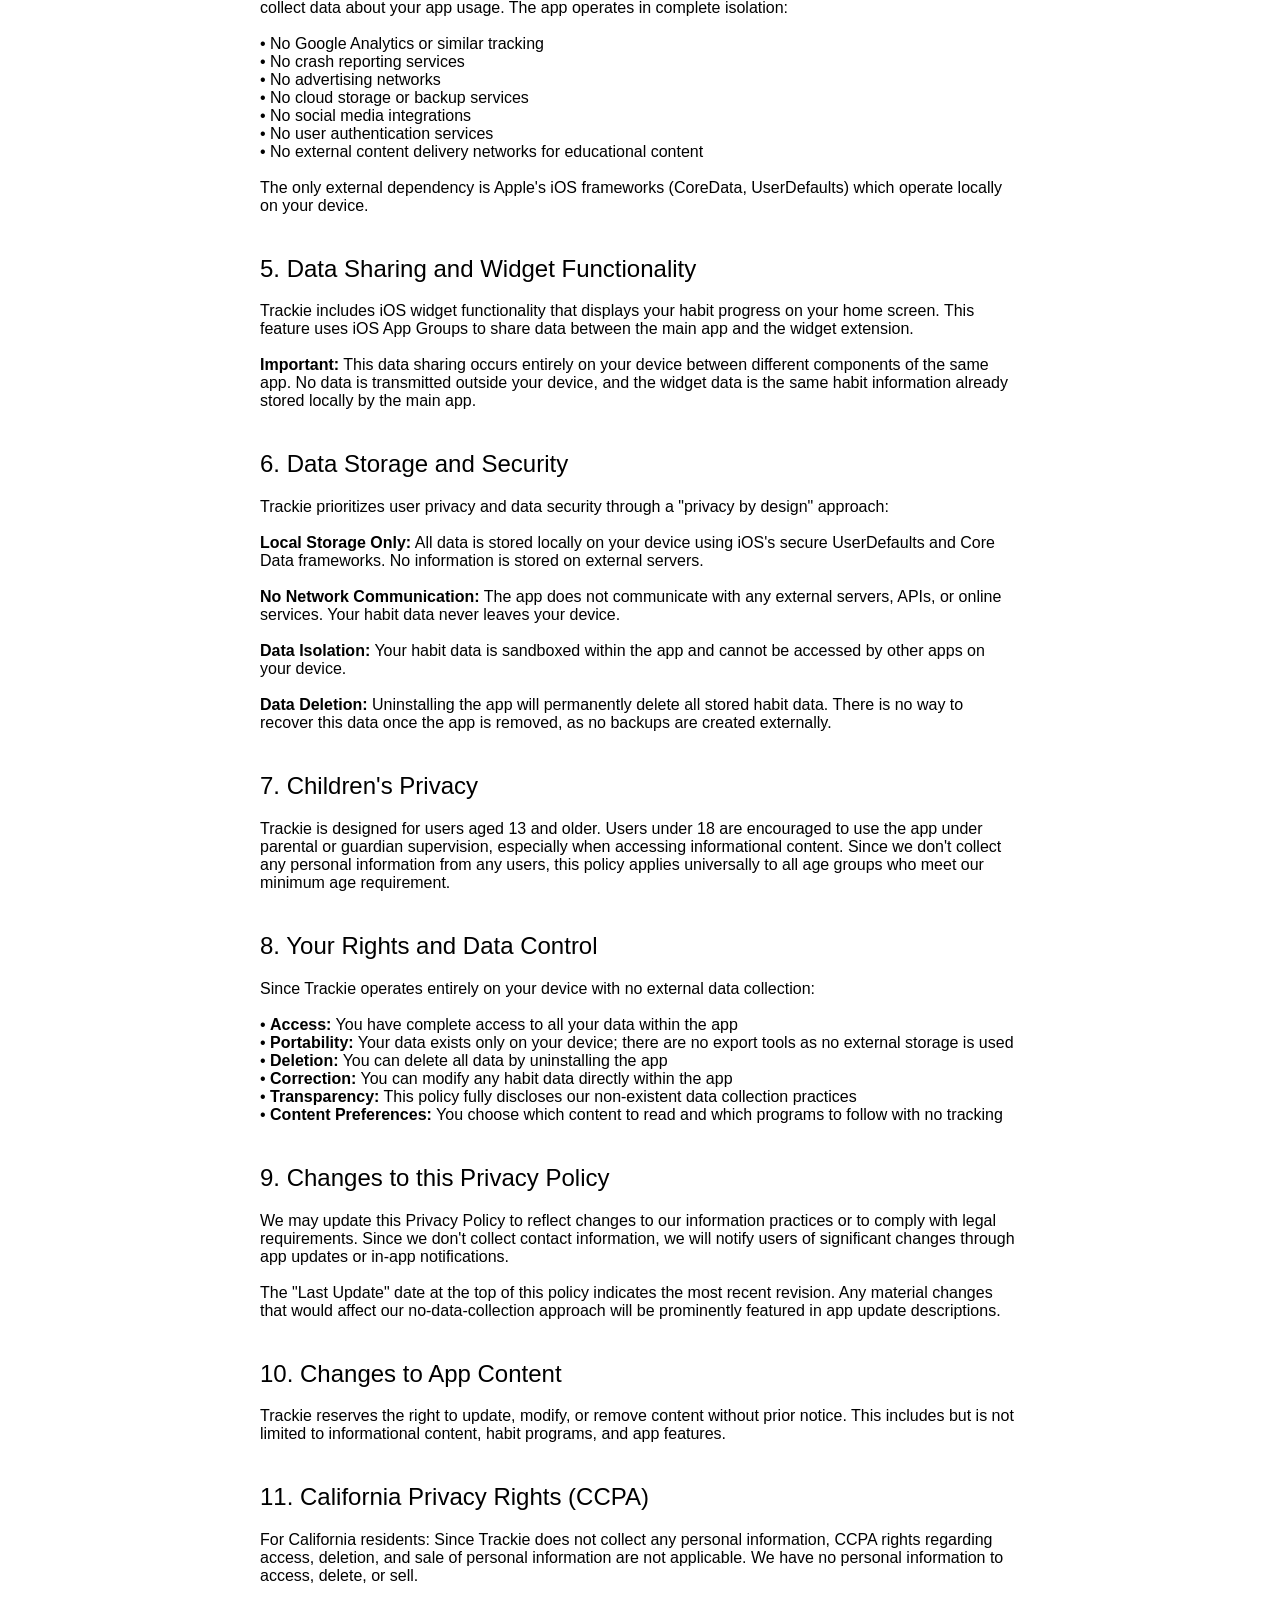
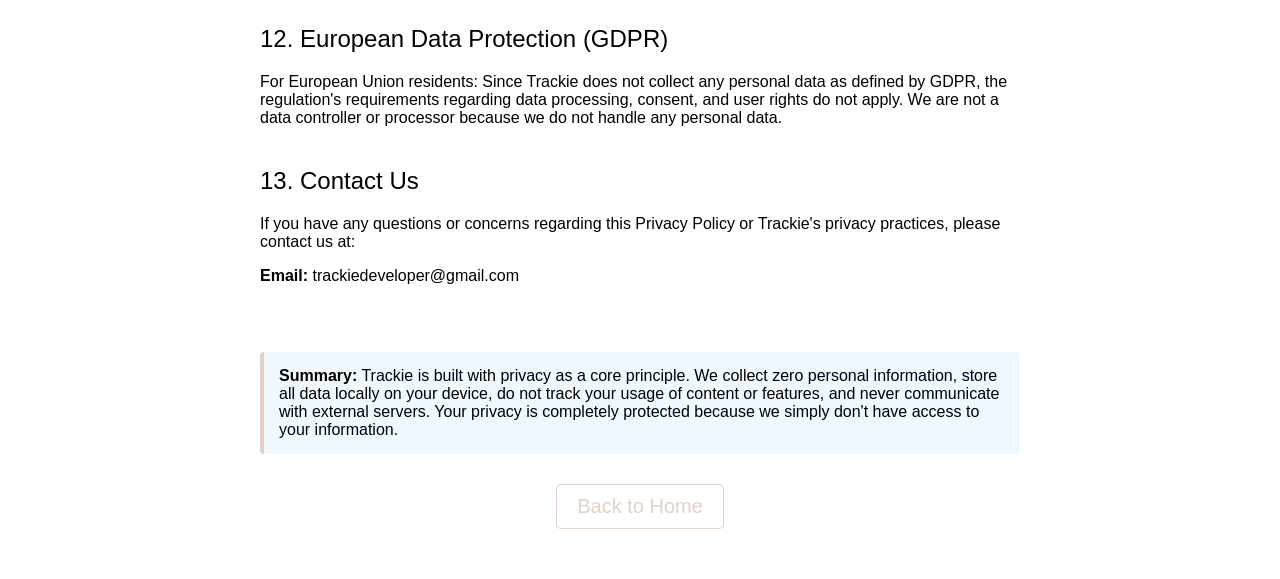
==== commit c8b5285c: "Update privacy-policy.html" ====
--- a/privacy-policy.html
+++ b/privacy-policy.html
@@ -117,7 +117,7 @@
 
         <strong>Habit Data:</strong> All habit tracking data (habit names, completion records, streaks, custom templates, selected programs, and progress statistics) is stored locally on your device using iOS UserDefaults and Core Data. This information never leaves your device.<br><br>
 
-        <strong>Content Interaction:</strong> Your interaction with informational content in the "Deep Dive" section and habit programs is not tracked, monitored, or recorded in any way. We do not know which articles you read, which programs you follow, or how you use the educational features.</p>
+        <strong>Content Interaction:</strong> Your interaction with informational content and habit programs within the app is not tracked, monitored, or recorded in any way. We do not know which content you read, which programs you follow, or how you use the app's features.</p>
 
         <h2>2. Use of Your Information</h2>
         <p>Since Trackie does not collect any personal or usage data, we do not store, process, or share any information about you. All habit tracking data and insights generated within the app remain solely on your device, ensuring complete user privacy.<br><br>
@@ -133,11 +133,13 @@
         </ul>
 
         <h2>3. Informational Content and Habit Programs</h2>
-        <p><strong>Content Storage:</strong> Educational content in the "Deep Dive" section and pre-designed habit programs are embedded within the app and stored locally on your device as part of the app installation.<br><br>
-
-        <strong>No Usage Tracking:</strong> We do not track which informational articles you read, how long you spend reading them, or which habit programs you follow. Your learning journey and program choices remain completely private.<br><br>
-
-        <strong>No Personalization Based on Tracking:</strong> Since we don't track your content usage, the app does not create user profiles or personalize content based on your behavior. All users see the same content library.</p>
+        <p><strong>Content Storage:</strong> Educational content and pre-designed habit programs are embedded within the app and stored locally on your device as part of the app installation.<br><br>
+
+        <strong>No Usage Tracking:</strong> We do not track which informational content you read, how long you spend using the app, or which habit programs you follow. Your learning journey and program choices remain completely private.<br><br>
+
+        <strong>No Personalization Based on Tracking:</strong> Since we don't track your content usage, the app does not create user profiles or personalize content based on your behavior. All users see the same content library.<br><br>
+
+        <strong>Content Disclaimer:</strong> The informational content and habit programs provided in the app are for educational and awareness purposes only. They do not constitute medical advice, diagnosis, or treatment. Users are responsible for evaluating this information according to their own health conditions and personal circumstances.</p>
 
         <h2>4. Third-Party Services</h2>
         <p>Trackie does not use any third-party services, analytics tools, advertising networks, or cloud services that collect data about your app usage. The app operates in complete isolation:<br><br>
@@ -186,8 +188,8 @@
            
         The "Last Update" date at the top of this policy indicates the most recent revision. Any material changes that would affect our no-data-collection approach will be prominently featured in app update descriptions.</p>
  
-        <h2>10. Changes on App Content</h2>
-        <p>Trackie reserves the right to update, modify, or remove content without prior notice.</p>
+        <h2>10. Changes to App Content</h2>
+        <p>Trackie reserves the right to update, modify, or remove content without prior notice. This includes but is not limited to informational content, habit programs, and app features.</p>
 
         <h2>11. California Privacy Rights (CCPA)</h2>
         <p>For California residents: Since Trackie does not collect any personal information, CCPA rights regarding access, deletion, and sale of personal information are not applicable. We have no personal information to access, delete, or sell.</p>
@@ -201,7 +203,7 @@
         
         <br><br>
         <div class="highlight">
-            <strong>Summary:</strong> Trackie is built with privacy as a core principle. We collect zero personal information, store all data locally on your device, do not track your usage of educational content or habit programs, and never communicate with external servers. Your privacy is completely protected because we simply don't have access to your information.
+            <strong>Summary:</strong> Trackie is built with privacy as a core principle. We collect zero personal information, store all data locally on your device, do not track your usage of content or features, and never communicate with external servers. Your privacy is completely protected because we simply don't have access to your information.
         </div>
 
         <a href="index.html" class="homebtn">Back to Home</a>
